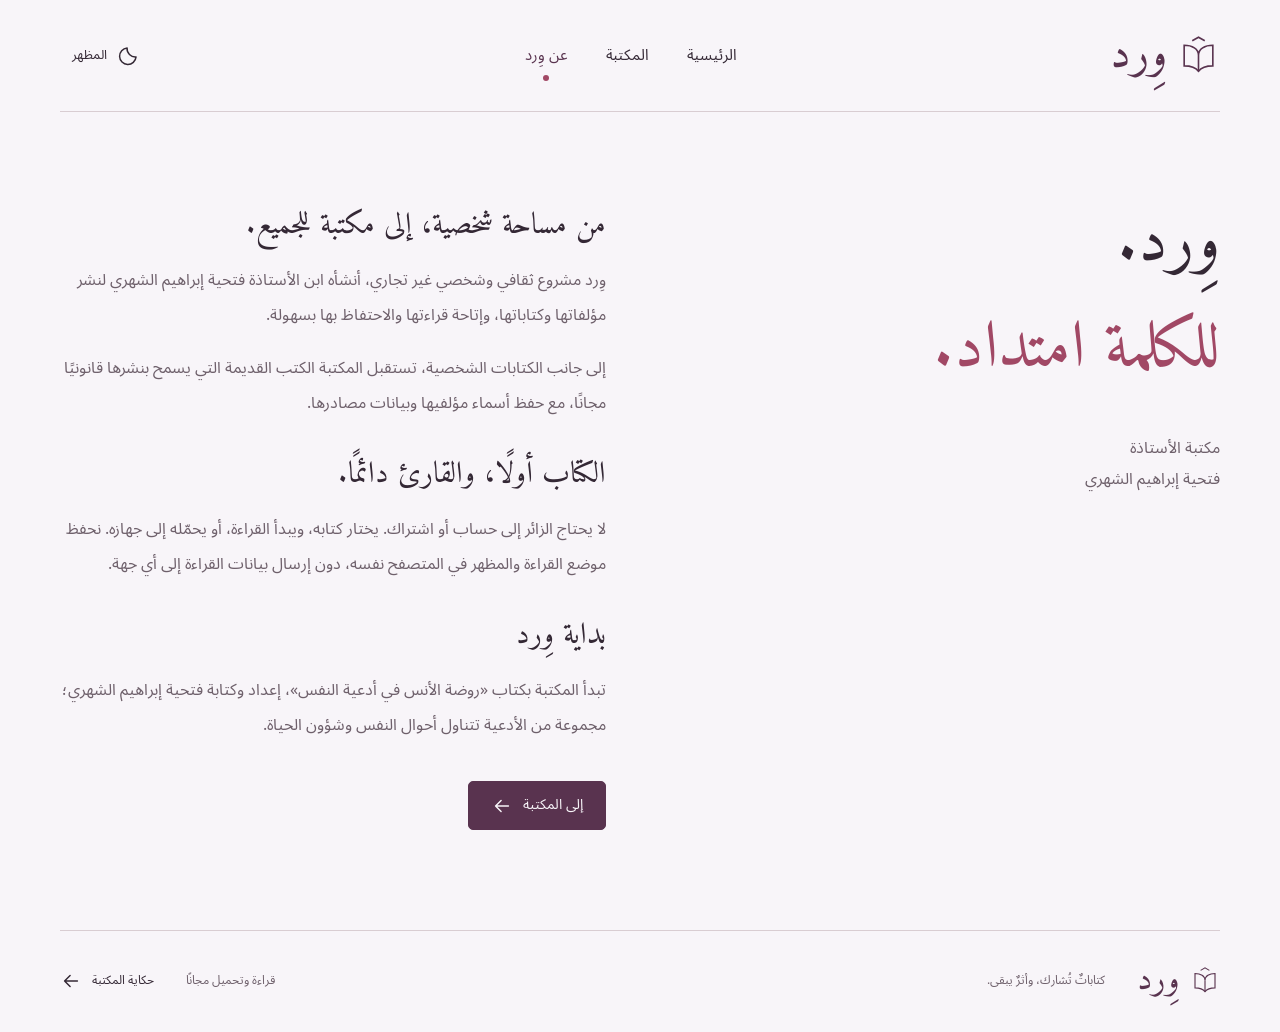
==== about.html @ 6d60c39f "Rebuild Wird identity and library; publish original book with responsive PDF reader" ====
<!doctype html><html lang="ar" dir="rtl"><head><meta charset="utf-8"><meta name="viewport" content="width=device-width,initial-scale=1"><title>عن وِرد | وِرد</title><meta name="description" content="وِرد، مكتبة عربية لمؤلفات فتحية إبراهيم الشهري والكتب القديمة المتاحة مجانًا."><meta name="theme-color" content="#f9f6f2"><link rel="icon" href="assets/favicon.svg" type="image/svg+xml"><link rel="preload" href="assets/fonts/amiri.ttf" as="font" type="font/ttf" crossorigin><link rel="stylesheet" href="styles.css"><script src="catalog.js"></script><script src="theme.js"></script><script src="app.js" defer></script></head><body class="page-about"><a class="skip" href="#main">انتقل إلى المحتوى</a><header class="site-header shell"><a class="brand" href="index.html" aria-label="وِرد، الرئيسية"><span class="logo-mark" aria-hidden="true"><svg viewBox="0 0 48 48" fill="none"><path d="M8 12c9 0 16 4 16 11C24 16 31 12 40 12v23c-7 0-13 2-16 6-3-4-9-6-16-6Z" stroke="currentColor" stroke-width="1.8"/><path d="M24 23v18M17 7l7-4 7 4" stroke="currentColor" stroke-width="1.8"/></svg></span><span class="wordmark">وِرد</span></a><nav aria-label="التنقل الرئيسي"><a href="index.html" >الرئيسية</a><a href="library.html" >المكتبة</a><a href="about.html" aria-current="page">عن وِرد</a></nav><button class="theme-toggle" aria-label="تفعيل المظهر الداكن" title="تغيير المظهر"><svg viewBox="0 0 24 24" fill="none" stroke="currentColor" stroke-width="1.6" stroke-linecap="round" stroke-linejoin="round" aria-hidden="true"><path d="M20.8 13A9 9 0 0 1 11 3.2 9 9 0 1 0 20.8 13Z"/></svg><span>المظهر</span></button></header><main id="main"><section class="shell about-page"><div class="about-title"><h1>وِرد.<br><em>للكلمة امتداد.</em></h1><p>مكتبة الأستاذة<br>فتحية إبراهيم الشهري</p></div><div class="about-body"><h2>من مساحة شخصية، إلى مكتبة للجميع.</h2><p>وِرد مشروع ثقافي وشخصي غير تجاري، أنشأه ابن الأستاذة فتحية إبراهيم الشهري لنشر مؤلفاتها وكتاباتها، وإتاحة قراءتها والاحتفاظ بها بسهولة.</p><p>إلى جانب الكتابات الشخصية، تستقبل المكتبة الكتب القديمة التي يسمح بنشرها قانونيًا مجانًا، مع حفظ أسماء مؤلفيها وبيانات مصادرها.</p><h2>الكتاب أولًا، والقارئ دائمًا.</h2><p>لا يحتاج الزائر إلى حساب أو اشتراك. يختار كتابه، ويبدأ القراءة، أو يحمّله إلى جهازه. نحفظ موضع القراءة والمظهر في المتصفح نفسه، دون إرسال بيانات القراءة إلى أي جهة.</p><h2>بداية وِرد</h2><p>تبدأ المكتبة بكتاب «روضة الأنس في أدعية النفس»، إعداد وكتابة فتحية إبراهيم الشهري؛ مجموعة من الأدعية تتناول أحوال النفس وشؤون الحياة.</p><a class="button primary" href="library.html">إلى المكتبة <svg viewBox="0 0 24 24" fill="none" stroke="currentColor" stroke-width="1.6" stroke-linecap="round" stroke-linejoin="round" aria-hidden="true"><path d="M19 12H5m6-6-6 6 6 6"/></svg></a></div></section></main><footer class="shell site-footer"><a href="index.html" class="brand footer-logo" aria-label="وِرد، الرئيسية"><span class="logo-mark" aria-hidden="true"><svg viewBox="0 0 48 48" fill="none"><path d="M8 12c9 0 16 4 16 11C24 16 31 12 40 12v23c-7 0-13 2-16 6-3-4-9-6-16-6Z" stroke="currentColor" stroke-width="1.8"/><path d="M24 23v18M17 7l7-4 7 4" stroke="currentColor" stroke-width="1.8"/></svg></span><span class="wordmark">وِرد</span></a><p>كتاباتٌ تُشارك، وأثرٌ يبقى.</p><span>قراءة وتحميل مجانًا</span><a href="about.html">حكاية المكتبة <svg viewBox="0 0 24 24" fill="none" stroke="currentColor" stroke-width="1.6" stroke-linecap="round" stroke-linejoin="round" aria-hidden="true"><path d="M19 12H5m6-6-6 6 6 6"/></svg></a></footer></body></html>
---- styles.css ----
@font-face{font-family:Amiri;src:url('assets/fonts/amiri.ttf') format('truetype');font-display:swap}@font-face{font-family:WirdSans;src:url('assets/fonts/sans.ttf') format('truetype');font-display:swap}
:root{color-scheme:light;--bg:#f8f5f9;--surface:#eee5ee;--paper:#fffdfa;--ink:#342835;--muted:#6e606b;--brand:#59334f;--accent:#a14865;--line:#d9cdd2;--rose:#e8c7ce;--reader:#e9e2e3;--shadow:0 20px 45px -20px #43213f50}html[data-theme=dark]{color-scheme:dark;--bg:#211d24;--surface:#2d2530;--paper:#352b35;--ink:#f5edef;--muted:#c4b4c0;--brand:#e8b8d5;--accent:#e6a1b6;--line:#534451;--rose:#6d4258;--reader:#19161c;--shadow:0 20px 45px -20px #0009}*{box-sizing:border-box}html{scroll-behavior:smooth;scroll-padding-top:24px}body{margin:0;background:var(--bg);color:var(--ink);font-family:WirdSans,sans-serif;font-size:16px;line-height:1.9}a{color:inherit;text-decoration:none}button,input,select{font:inherit}button,a,input,select{-webkit-tap-highlight-color:transparent}button,select{cursor:pointer}button{color:inherit}button:disabled{opacity:.35;cursor:default}button{background:none;border:none}svg{width:22px;height:22px;flex-shrink:0}button svg,a svg{vertical-align:middle}img{max-width:100%;height:auto;display:block}h1,h2,h3,p{margin:0}h1,h2{font-family:Amiri,serif;font-weight:400;line-height:1.45}em{font-style:normal;color:var(--accent)}p{color:var(--muted)}::selection{background:var(--rose);color:var(--ink)}:focus-visible{outline:3px solid var(--accent);outline-offset:5px}input{caret-color:var(--accent)}*{scrollbar-color:var(--line) var(--bg);scrollbar-width:thin}.shell{width:min(1160px,calc(100% - 96px));margin-inline:auto}.skip{position:fixed;top:-90px;right:20px;z-index:100;background:var(--brand);color:var(--bg);padding:12px 24px}.skip:focus{top:10px}.sr-only{position:absolute;width:1px;height:1px;padding:0;overflow:hidden;clip:rect(0,0,0,0);white-space:nowrap}.site-header{min-height:112px;display:flex;align-items:center;justify-content:space-between;gap:28px;border-bottom:1px solid var(--line)}.brand{display:inline-flex;align-items:center;gap:10px;color:var(--brand)}.logo-mark{width:43px;height:46px}.logo-mark svg{width:100%;height:100%}.wordmark{font-family:Amiri,serif;font-size:46px;line-height:1.2}.site-header nav{display:flex;gap:38px}.site-header nav a{padding:16px 0;position:relative;font-size:15px}.site-header nav a[aria-current=page]{color:var(--brand)}.site-header nav a[aria-current=page]:after{content:'';position:absolute;bottom:5px;right:calc(50% - 3px);width:6px;height:6px;background:var(--accent);border-radius:50%}.theme-toggle{display:inline-flex;gap:10px;align-items:center;min-height:46px;padding:8px 12px;font-size:13px;border-radius:30px}.theme-toggle:hover{background:var(--surface)}.theme-toggle svg{transition:transform .4s ease}.theme-toggle:hover svg{transform:rotate(-25deg)}.home-intro{display:grid;grid-template-columns:1.15fr 1fr;gap:8%;padding-block:70px 62px;align-items:center}.intro-copy h1{font-size:clamp(46px,4.6vw,68px);line-height:1.5;letter-spacing:-.025em}.intro-copy>p{font-size:17px;line-height:2.2;margin-top:24px}.browse-link{display:inline-flex;align-items:center;gap:55px;color:var(--brand);font-size:16px;border-bottom:1px solid var(--brand);padding:12px 0;margin-top:28px}.browse-link svg{transition:transform .25s}.browse-link:hover svg{transform:translateX(-6px)}.intro-note{margin-top:58px;display:flex;align-items:center;gap:20px;color:var(--muted);font-size:12px;line-height:1.8}.small-mark{font-family:Amiri;font-size:27px;color:var(--accent);border-inline-end:1px solid var(--line);padding-inline-end:20px}.featured{background:var(--surface);padding:36px 40px 22px;position:relative;border-radius:100px 8px 8px 8px;max-width:470px;width:100%;justify-self:end}.featured-cover{position:relative;display:block;width:74%;margin:0 auto;perspective:1000px}.featured-cover img{width:100%;box-shadow:var(--shadow);transition:transform .5s cubic-bezier(.16,1,.3,1)}.featured-cover:hover img{transform:rotateY(-7deg) translateY(-4px)}.book-ribbon{position:absolute;top:-8px;left:16px;width:18px;height:46px;background:var(--accent);clip-path:polygon(0 0,100% 0,100% 100%,50% 82%,0 100%)}.featured-caption{display:flex;justify-content:space-between;gap:15px;margin-top:26px;font-size:12px}.featured-caption>span{color:var(--muted)}.featured-caption a{display:flex;gap:12px;align-items:center}.featured-caption svg{width:18px}.home-shelf{padding:56px 0 60px;border-top:1px solid var(--line);border-bottom:1px solid var(--line)}.section-heading{display:flex;justify-content:space-between;align-items:center;margin-bottom:36px}.section-heading h2{font-size:36px}.underlink{display:inline-flex;align-items:center;gap:18px;font-size:14px;color:var(--brand);min-height:44px}.underlink:hover{text-decoration:underline;text-underline-offset:7px}.book-entry{display:grid;grid-template-columns:230px minmax(0,1fr);gap:48px;align-items:center;max-width:900px}.book-image{position:relative;background:var(--surface);padding:20px;display:block}.book-image img{width:100%;box-shadow:var(--shadow)}.cover-open{display:flex;align-items:center;justify-content:center;gap:12px;font-size:12px;margin-top:17px;color:var(--brand)}.cover-open svg{width:17px}.category-label{font-size:12px;color:var(--accent)}.entry-copy h2{font-size:35px;margin:8px 0}.entry-copy .author{font-size:14px;margin-bottom:16px}.entry-copy>p:not(.author){font-size:15px;max-width:630px}.metadata{display:flex;flex-wrap:wrap;gap:22px;margin-top:18px;color:var(--muted);font-size:12px}.metadata span{border-inline-start:1px solid var(--line);padding-inline-start:22px}.actions{display:flex;gap:14px;align-items:center;flex-wrap:wrap;margin-top:24px}.button{display:inline-flex;align-items:center;justify-content:center;gap:10px;min-height:49px;padding:10px 22px;border:1px solid var(--line);border-radius:5px;font-size:14px;transition:background .2s,transform .2s}.button:hover{background:var(--surface)}.button.primary{background:var(--brand);color:var(--bg);border-color:var(--brand)}.button.primary:hover{transform:translateY(-2px)}.text-button{border-color:transparent;padding-inline:12px}.entry-copy>.underlink{margin-top:12px;font-size:12px}.about-invitation{display:grid;grid-template-columns:1fr 1fr;gap:12%;padding-block:68px 72px}.about-invitation>p{font:42px/1.6 Amiri;color:var(--ink)}.about-invitation>div>p{font-size:15px;line-height:2.1}.about-invitation .underlink{margin-top:16px}.site-footer{border-top:1px solid var(--line);padding-block:30px;display:flex;align-items:center;gap:32px;font-size:12px}.footer-logo .wordmark{font-size:34px}.footer-logo .logo-mark{width:30px;height:34px}.site-footer>span{margin-inline-start:auto;color:var(--muted)}.site-footer>a:last-child{display:flex;align-items:center;gap:10px}.page-heading{padding-top:60px;padding-bottom:38px}.page-heading h1{font-size:64px}.page-heading p{margin-top:8px}.library-content{min-height:62vh;padding-bottom:70px}.library-tools{display:flex;gap:28px;align-items:center;padding-block:22px;border-block:1px solid var(--line)}.search-field{display:flex;align-items:center;gap:14px;flex:1}.search-field input{background:none;border:0;outline-offset:4px;color:var(--ink);width:100%;padding:9px 3px;font-size:15px;min-width:0}.search-field input::placeholder{color:var(--muted);opacity:1}.category-select{display:flex;align-items:center;gap:18px;font-size:13px}select{background:var(--bg);color:var(--ink);border:1px solid var(--line);border-radius:5px;padding:10px 15px;min-height:46px}.result-count{font-size:12px;margin-block:25px 30px}.empty{text-align:center;padding:50px 15px}.empty h2{font-size:32px}.empty p{margin:12px 0 24px}.book-detail{padding-block:30px 80px}.breadcrumb svg{transform:rotate(180deg)}.detail-layout{display:grid;grid-template-columns:.8fr 1.2fr;gap:9%;margin-top:28px;align-items:start}.detail-cover{background:var(--surface);padding:38px;border-radius:80px 6px 6px 6px}.detail-cover img{box-shadow:var(--shadow);width:100%}.detail-copy{padding-top:16px}.detail-copy h1{font-size:50px;line-height:1.55;margin:12px 0}.detail-copy .author{font-size:14px}.detail-copy .author strong{font-weight:400;color:var(--ink)}.description{margin-top:26px;font-size:16px;line-height:2.15}.book-facts{display:flex;gap:35px;padding-block:24px;margin-block:22px 0;border-block:1px solid var(--line)}.book-facts dt{font-size:11px;color:var(--muted)}.book-facts dd{margin:6px 0 0;font-size:14px}.book-note{margin-top:30px;padding-top:24px;border-top:1px solid var(--line)}.book-note h2{font-size:25px;margin-bottom:9px}.book-note p{font-size:13px}.reading-progress{font-size:12px;margin-top:15px;color:var(--accent)}.about-page{display:grid;grid-template-columns:1fr 1.15fr;gap:12%;padding-block:80px 100px}.about-title h1{font-size:66px;line-height:1.6}.about-title>p{margin-top:30px}.about-body h2{font-size:30px;margin:32px 0 15px}.about-body h2:first-child{margin-top:12px}.about-body p{font-size:16px;line-height:2.2;margin-bottom:18px}.about-body .button{margin-top:20px}
/* Reader: separate, quiet workspace. */
.page-reader{height:100dvh;overflow:hidden;background:var(--reader)}.reader-app{height:100dvh;display:flex;flex-direction:column;background:var(--reader)}.reader-header{display:flex;justify-content:space-between;align-items:center;gap:18px;padding:14px 28px;background:var(--bg);border-bottom:1px solid var(--line);flex-shrink:0}.reader-back{display:flex;align-items:center;gap:12px;font-size:13px;min-height:44px}.reader-back svg{transform:rotate(180deg)}.reader-header h1{font:21px/1.7 Amiri;text-align:center}.reader-header p{text-align:center;font-size:11px}.reader-main{flex:1;min-height:0;position:relative;display:flex;flex-direction:column}.reader-status{text-align:center;color:var(--muted);font-size:11px;min-height:29px;padding:3px 15px}.page-scroll{overflow:auto;flex:1;padding:10px 28px 28px;direction:ltr;outline-offset:-4px;touch-action:pan-x pan-y pinch-zoom}.spread{display:flex;direction:rtl;justify-content:center;gap:2px;width:max-content;min-width:100%;align-items:flex-start;perspective:1600px}.paper{position:relative;flex-shrink:0;box-shadow:0 6px 22px -8px #0006;background:#fff;transform-origin:right center}.paper img,.paper canvas{display:block;width:100%;height:100%}.paper canvas{position:absolute;inset:0}.reader-toolbar{padding:12px 24px calc(12px + env(safe-area-inset-bottom));background:var(--bg);border-top:1px solid var(--line);display:flex;justify-content:space-between;align-items:center;gap:18px;flex-shrink:0}.page-navigation,.reader-utilities{display:flex;align-items:center;gap:8px}.icon-button{width:44px;height:44px;min-width:44px;display:inline-flex;align-items:center;justify-content:center;border-radius:6px}.icon-button:hover:not(:disabled){background:var(--surface)}#prev svg{transform:rotate(180deg)}#page-form{display:flex;align-items:center;gap:9px;font-size:12px}#page-number{width:53px;height:40px;border:1px solid var(--line);border-radius:5px;text-align:center;direction:ltr;background:var(--bg);color:var(--ink);appearance:textfield;-moz-appearance:textfield}#page-number::-webkit-inner-spin-button{appearance:none}.jump-button{font-size:12px;padding:7px 8px;text-decoration:underline;text-underline-offset:4px;min-height:44px}.zoom-label{font-size:12px;min-width:48px;min-height:44px;font-variant-numeric:tabular-nums}.options-panel{position:absolute;bottom:90px;left:24px;background:var(--bg);padding:24px;width:min(340px,calc(100% - 32px));border:1px solid var(--line);border-radius:10px;z-index:5;box-shadow:var(--shadow)}.options-panel h2{font-size:26px;margin-bottom:15px}.options-panel label{display:flex;justify-content:space-between;align-items:center;gap:16px;font-size:12px;margin-top:16px}.options-panel select{max-width:190px;font-size:12px}.options-panel .check-label{justify-content:flex-start;gap:10px}.check-label input{width:20px;height:20px;accent-color:var(--brand)}.options-panel p,.options-panel>a{font-size:11px;line-height:1.9;margin-top:16px;display:block}.options-panel>a{text-decoration:underline}.reader-error{position:absolute;inset:40px 20px auto;background:var(--bg);padding:24px;text-align:center;z-index:3}.reader-error p{margin-bottom:20px}.reader-error .button{margin:5px}.reader-app:fullscreen{height:100dvh}.reader-app:fullscreen .reader-header{display:none}[hidden]{display:none!important}
@media(min-width:1500px){.home-intro{padding-block:86px}.featured{max-width:470px}}@media(max-width:900px){.shell{width:calc(100% - 48px)}.home-intro{gap:5%;padding-block:48px}.intro-copy h1{font-size:45px}.featured{padding:32px 20px 18px;border-top-left-radius:75px}.featured-cover{width:82%}.intro-copy>p{font-size:14px}.intro-note{margin-top:32px}.detail-layout{gap:6%}.detail-cover{padding:26px}.detail-copy h1{font-size:40px}.book-facts{gap:24px}.about-page{gap:7%}.reader-toolbar{gap:8px;padding-inline:12px}.reader-utilities{gap:2px}}
@media(max-width:620px){.shell{width:calc(100% - 40px)}.site-header{min-height:100px;flex-wrap:wrap;gap:0;padding-top:15px;padding-bottom:6px}.brand{gap:7px}.logo-mark{width:32px;height:36px}.wordmark{font-size:37px}.site-header nav{order:3;width:100%;justify-content:center;gap:40px;margin-top:7px}.site-header nav a{font-size:13px;padding:10px 0}.site-header nav a[aria-current=page]:after{bottom:0;width:4px;height:4px}.theme-toggle{font-size:11px;min-height:44px;padding-inline:8px}.theme-toggle svg{width:19px}.home-intro{grid-template-columns:1fr;gap:32px;padding-block:32px 34px}.intro-copy h1{font-size:46px;line-height:1.48}.intro-copy>p{margin-top:17px;font-size:14px}.browse-link{margin-top:18px;font-size:14px;gap:45px;padding-block:9px}.intro-note{display:none}.featured{max-width:none;justify-self:stretch;padding:24px 28px 17px;display:grid;grid-template-columns:1fr 1fr;gap:18px;align-items:end;border-radius:55px 5px 5px 5px}.featured-cover{width:100%;max-width:180px;grid-column:2}.featured-caption{margin:0;grid-column:1;grid-row:1;display:flex;flex-direction:column;align-self:center;gap:24px;font-size:12px}.featured-caption a{font-size:13px;gap:9px}.home-shelf{padding-block:30px 36px}.section-heading{margin-bottom:25px;gap:12px}.section-heading h2{font-size:29px}.section-heading .underlink{font-size:11px;gap:9px}.book-entry{grid-template-columns:1fr;gap:22px}.book-image{width:172px;justify-self:center;padding:14px}.entry-copy h2{font-size:31px;margin-top:5px}.entry-copy .author{font-size:13px;margin-bottom:13px}.entry-copy>p:not(.author){font-size:14px}.category-label{font-size:11px}.metadata{font-size:11px;gap:14px}.metadata span{padding-inline-start:14px}.actions{gap:7px;margin-top:20px}.button{font-size:13px;min-height:48px;padding-inline:17px}.button svg{width:19px}.about-invitation{grid-template-columns:1fr;gap:22px;padding-block:36px 42px}.about-invitation>p{font-size:36px}.about-invitation>div>p{font-size:14px}.site-footer{flex-wrap:wrap;gap:14px 18px;padding-block:24px}.site-footer>p{font-size:11px;margin-inline-start:auto}.site-footer>span{margin-inline-start:0;width:50%;font-size:10px}.site-footer>a:last-child{margin-inline-start:auto;font-size:10px}.page-heading{padding-top:30px;padding-bottom:25px}.page-heading h1{font-size:48px}.page-heading p{font-size:13px}.library-tools{align-items:stretch;flex-direction:column;gap:12px;padding-block:15px}.category-select{justify-content:space-between}.category-select select{flex:1;max-width:220px}.result-count{margin-block:20px 25px}.library-content{padding-bottom:40px}.book-detail{padding-top:15px;padding-bottom:40px}.detail-layout{grid-template-columns:1fr;gap:25px;margin-top:17px}.detail-cover{width:75%;max-width:290px;margin-inline:auto;padding:26px;border-top-left-radius:50px}.detail-copy{padding-top:0}.detail-copy h1{font-size:39px;margin-top:8px}.description{font-size:14px;margin-top:20px}.book-facts{justify-content:space-between;gap:10px;padding-block:18px}.book-facts dd{font-size:12px}.book-facts dt{font-size:10px}.book-note p{font-size:12px}.about-page{grid-template-columns:1fr;gap:35px;padding-block:34px 50px}.about-title h1{font-size:52px}.about-title>p{margin-top:20px;font-size:14px}.about-body h2{font-size:28px}.about-body p{font-size:14px}.reader-header{padding:8px 12px;gap:8px}.reader-back{font-size:11px;gap:5px}.reader-back svg{width:18px}.reader-header h1{font-size:16px;max-width:200px}.reader-header p{font-size:9px}.reader-status{font-size:10px;min-height:26px}.page-scroll{padding:5px 12px 18px}.reader-toolbar{flex-direction:column;gap:5px;padding:8px 10px calc(8px + env(safe-area-inset-bottom))}.page-navigation{justify-content:space-between;width:100%;max-width:380px}.reader-utilities{width:100%;justify-content:center;border-top:1px solid var(--line);padding-top:3px;gap:5px}.icon-button{height:42px;width:42px;min-width:42px}.reader-utilities svg{width:19px}#page-form{font-size:11px;gap:7px}.options-panel{bottom:140px;left:16px}.page-reader .theme-toggle{min-width:42px}.reader-error{padding:15px}.reader-error p{font-size:13px}}
@media(prefers-reduced-motion:reduce){*,*:before,*:after{animation:none!important;transition:none!important;scroll-behavior:auto!important}}

/* Small-screen labels retain readable sizes. */
@media(max-width:620px){.reader-header p,.reader-status,.book-facts dt,.site-footer>span,.site-footer>a:last-child{font-size:12px}.reader-header{min-height:79px}.options-panel{bottom:145px}.options-panel p,.options-panel>a{font-size:12px}.reader-back{min-width:76px}.reader-header h1{font-size:15px}}
.options-panel{box-shadow:none}
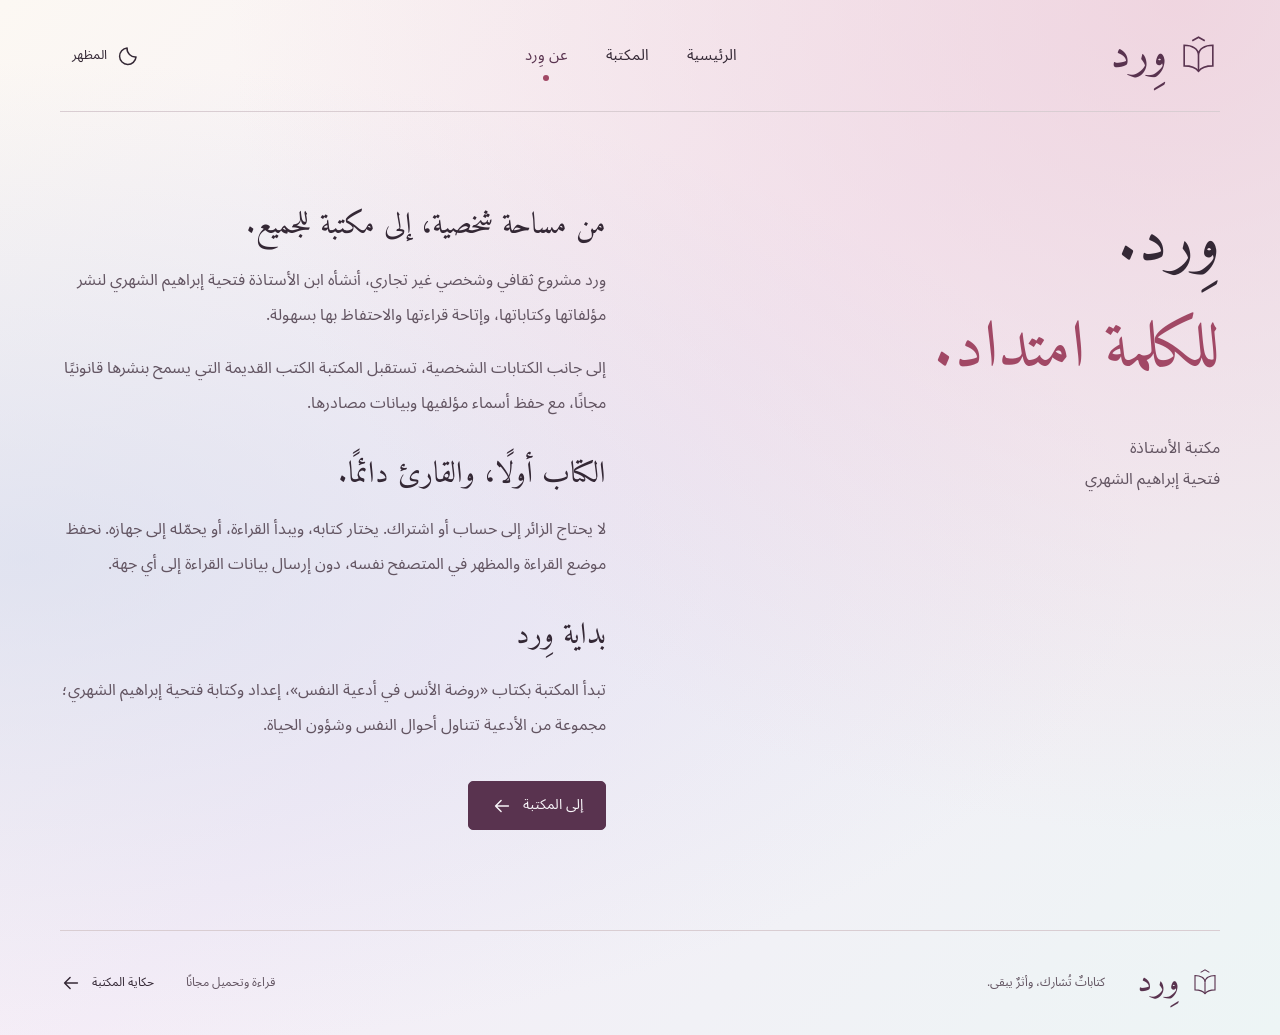
==== commit 6304497c: "Polish gradient themes and replace PDF loading with reliable page reader and book leaf turns" ====
--- a/about.html
+++ b/about.html
@@ -1 +1 @@
-<!doctype html><html lang="ar" dir="rtl"><head><meta charset="utf-8"><meta name="viewport" content="width=device-width,initial-scale=1"><title>عن وِرد | وِرد</title><meta name="description" content="وِرد، مكتبة عربية لمؤلفات فتحية إبراهيم الشهري والكتب القديمة المتاحة مجانًا."><meta name="theme-color" content="#f9f6f2"><link rel="icon" href="assets/favicon.svg" type="image/svg+xml"><link rel="preload" href="assets/fonts/amiri.ttf" as="font" type="font/ttf" crossorigin><link rel="stylesheet" href="styles.css"><script src="catalog.js"></script><script src="theme.js"></script><script src="app.js" defer></script></head><body class="page-about"><a class="skip" href="#main">انتقل إلى المحتوى</a><header class="site-header shell"><a class="brand" href="index.html" aria-label="وِرد، الرئيسية"><span class="logo-mark" aria-hidden="true"><svg viewBox="0 0 48 48" fill="none"><path d="M8 12c9 0 16 4 16 11C24 16 31 12 40 12v23c-7 0-13 2-16 6-3-4-9-6-16-6Z" stroke="currentColor" stroke-width="1.8"/><path d="M24 23v18M17 7l7-4 7 4" stroke="currentColor" stroke-width="1.8"/></svg></span><span class="wordmark">وِرد</span></a><nav aria-label="التنقل الرئيسي"><a href="index.html" >الرئيسية</a><a href="library.html" >المكتبة</a><a href="about.html" aria-current="page">عن وِرد</a></nav><button class="theme-toggle" aria-label="تفعيل المظهر الداكن" title="تغيير المظهر"><svg viewBox="0 0 24 24" fill="none" stroke="currentColor" stroke-width="1.6" stroke-linecap="round" stroke-linejoin="round" aria-hidden="true"><path d="M20.8 13A9 9 0 0 1 11 3.2 9 9 0 1 0 20.8 13Z"/></svg><span>المظهر</span></button></header><main id="main"><section class="shell about-page"><div class="about-title"><h1>وِرد.<br><em>للكلمة امتداد.</em></h1><p>مكتبة الأستاذة<br>فتحية إبراهيم الشهري</p></div><div class="about-body"><h2>من مساحة شخصية، إلى مكتبة للجميع.</h2><p>وِرد مشروع ثقافي وشخصي غير تجاري، أنشأه ابن الأستاذة فتحية إبراهيم الشهري لنشر مؤلفاتها وكتاباتها، وإتاحة قراءتها والاحتفاظ بها بسهولة.</p><p>إلى جانب الكتابات الشخصية، تستقبل المكتبة الكتب القديمة التي يسمح بنشرها قانونيًا مجانًا، مع حفظ أسماء مؤلفيها وبيانات مصادرها.</p><h2>الكتاب أولًا، والقارئ دائمًا.</h2><p>لا يحتاج الزائر إلى حساب أو اشتراك. يختار كتابه، ويبدأ القراءة، أو يحمّله إلى جهازه. نحفظ موضع القراءة والمظهر في المتصفح نفسه، دون إرسال بيانات القراءة إلى أي جهة.</p><h2>بداية وِرد</h2><p>تبدأ المكتبة بكتاب «روضة الأنس في أدعية النفس»، إعداد وكتابة فتحية إبراهيم الشهري؛ مجموعة من الأدعية تتناول أحوال النفس وشؤون الحياة.</p><a class="button primary" href="library.html">إلى المكتبة <svg viewBox="0 0 24 24" fill="none" stroke="currentColor" stroke-width="1.6" stroke-linecap="round" stroke-linejoin="round" aria-hidden="true"><path d="M19 12H5m6-6-6 6 6 6"/></svg></a></div></section></main><footer class="shell site-footer"><a href="index.html" class="brand footer-logo" aria-label="وِرد، الرئيسية"><span class="logo-mark" aria-hidden="true"><svg viewBox="0 0 48 48" fill="none"><path d="M8 12c9 0 16 4 16 11C24 16 31 12 40 12v23c-7 0-13 2-16 6-3-4-9-6-16-6Z" stroke="currentColor" stroke-width="1.8"/><path d="M24 23v18M17 7l7-4 7 4" stroke="currentColor" stroke-width="1.8"/></svg></span><span class="wordmark">وِرد</span></a><p>كتاباتٌ تُشارك، وأثرٌ يبقى.</p><span>قراءة وتحميل مجانًا</span><a href="about.html">حكاية المكتبة <svg viewBox="0 0 24 24" fill="none" stroke="currentColor" stroke-width="1.6" stroke-linecap="round" stroke-linejoin="round" aria-hidden="true"><path d="M19 12H5m6-6-6 6 6 6"/></svg></a></footer></body></html>+<!doctype html><html lang="ar" dir="rtl"><head><meta charset="utf-8"><meta name="viewport" content="width=device-width,initial-scale=1"><title>عن وِرد | وِرد</title><meta name="description" content="وِرد، مكتبة عربية لمؤلفات فتحية إبراهيم الشهري والكتب القديمة المتاحة مجانًا."><meta name="theme-color" content="#f9f6f2"><link rel="icon" href="assets/favicon.svg" type="image/svg+xml"><link rel="preload" href="assets/fonts/amiri.ttf" as="font" type="font/ttf" crossorigin><link rel="stylesheet" href="styles.css?v=wird-polish-3"><script src="catalog.js?v=wird-polish-3"></script><script src="theme.js"></script><script src="app.js?v=wird-polish-3" defer></script></head><body class="page-about"><a class="skip" href="#main">انتقل إلى المحتوى</a><header class="site-header shell"><a class="brand" href="index.html" aria-label="وِرد، الرئيسية"><span class="logo-mark" aria-hidden="true"><svg viewBox="0 0 48 48" fill="none"><path d="M8 12c9 0 16 4 16 11C24 16 31 12 40 12v23c-7 0-13 2-16 6-3-4-9-6-16-6Z" stroke="currentColor" stroke-width="1.8"/><path d="M24 23v18M17 7l7-4 7 4" stroke="currentColor" stroke-width="1.8"/></svg></span><span class="wordmark">وِرد</span></a><nav aria-label="التنقل الرئيسي"><a href="index.html" >الرئيسية</a><a href="library.html" >المكتبة</a><a href="about.html" aria-current="page">عن وِرد</a></nav><button class="theme-toggle" aria-label="تفعيل المظهر الداكن" title="تغيير المظهر"><svg viewBox="0 0 24 24" fill="none" stroke="currentColor" stroke-width="1.6" stroke-linecap="round" stroke-linejoin="round" aria-hidden="true"><path d="M20.8 13A9 9 0 0 1 11 3.2 9 9 0 1 0 20.8 13Z"/></svg><span>المظهر</span></button></header><main id="main"><section class="shell about-page"><div class="about-title"><h1>وِرد.<br><em>للكلمة امتداد.</em></h1><p>مكتبة الأستاذة<br>فتحية إبراهيم الشهري</p></div><div class="about-body"><h2>من مساحة شخصية، إلى مكتبة للجميع.</h2><p>وِرد مشروع ثقافي وشخصي غير تجاري، أنشأه ابن الأستاذة فتحية إبراهيم الشهري لنشر مؤلفاتها وكتاباتها، وإتاحة قراءتها والاحتفاظ بها بسهولة.</p><p>إلى جانب الكتابات الشخصية، تستقبل المكتبة الكتب القديمة التي يسمح بنشرها قانونيًا مجانًا، مع حفظ أسماء مؤلفيها وبيانات مصادرها.</p><h2>الكتاب أولًا، والقارئ دائمًا.</h2><p>لا يحتاج الزائر إلى حساب أو اشتراك. يختار كتابه، ويبدأ القراءة، أو يحمّله إلى جهازه. نحفظ موضع القراءة والمظهر في المتصفح نفسه، دون إرسال بيانات القراءة إلى أي جهة.</p><h2>بداية وِرد</h2><p>تبدأ المكتبة بكتاب «روضة الأنس في أدعية النفس»، إعداد وكتابة فتحية إبراهيم الشهري؛ مجموعة من الأدعية تتناول أحوال النفس وشؤون الحياة.</p><a class="button primary" href="library.html">إلى المكتبة <svg viewBox="0 0 24 24" fill="none" stroke="currentColor" stroke-width="1.6" stroke-linecap="round" stroke-linejoin="round" aria-hidden="true"><path d="M19 12H5m6-6-6 6 6 6"/></svg></a></div></section></main><footer class="shell site-footer"><a href="index.html" class="brand footer-logo" aria-label="وِرد، الرئيسية"><span class="logo-mark" aria-hidden="true"><svg viewBox="0 0 48 48" fill="none"><path d="M8 12c9 0 16 4 16 11C24 16 31 12 40 12v23c-7 0-13 2-16 6-3-4-9-6-16-6Z" stroke="currentColor" stroke-width="1.8"/><path d="M24 23v18M17 7l7-4 7 4" stroke="currentColor" stroke-width="1.8"/></svg></span><span class="wordmark">وِرد</span></a><p>كتاباتٌ تُشارك، وأثرٌ يبقى.</p><span>قراءة وتحميل مجانًا</span><a href="about.html">حكاية المكتبة <svg viewBox="0 0 24 24" fill="none" stroke="currentColor" stroke-width="1.6" stroke-linecap="round" stroke-linejoin="round" aria-hidden="true"><path d="M19 12H5m6-6-6 6 6 6"/></svg></a></footer></body></html>
--- a/styles.css
+++ b/styles.css
@@ -9,3 +9,13 @@
 /* Small-screen labels retain readable sizes. */
 @media(max-width:620px){.reader-header p,.reader-status,.book-facts dt,.site-footer>span,.site-footer>a:last-child{font-size:12px}.reader-header{min-height:79px}.options-panel{bottom:145px}.options-panel p,.options-panel>a{font-size:12px}.reader-back{min-width:76px}.reader-header h1{font-size:15px}}
 .options-panel{box-shadow:none}
+/* A single atmospheric colour field follows the reader through the library. */
+:root{--muted:#625461;--ambient:radial-gradient(ellipse at 92% 0%,#edcbd6b3 0%,#edcbd600 57%),radial-gradient(ellipse at 2% 54%,#cdd6ec8c 0%,#cdd6ec00 63%),linear-gradient(135deg,#fcf8f3 0%,#f5edf7 48%,#edf5f5 100%);--cover-ground:linear-gradient(145deg,#e8ccd9 0%,#e7e0f1 54%,#dfecea 100%);--desk-ground:radial-gradient(ellipse at 90% 12%,#e1c9d6 0%,#e1c9d600 67%),linear-gradient(135deg,#e9e4ef,#e8edf0);--reader:#e9e4ef}
+html[data-theme=dark]{--ambient:radial-gradient(ellipse at 92% 0%,#59314f99 0%,#59314f00 58%),radial-gradient(ellipse at 0% 65%,#23465299 0%,#23465200 68%),linear-gradient(135deg,#251d2b 0%,#201f2c 48%,#152b31 100%);--cover-ground:linear-gradient(145deg,#573448 0%,#38304c 54%,#243d43 100%);--desk-ground:radial-gradient(ellipse at 92% 0%,#483044 0%,#48304400 64%),linear-gradient(135deg,#191a25,#14252a);--reader:#191a25}
+body{background-color:var(--bg);background-image:var(--ambient);background-attachment:fixed}.featured,.detail-cover{background:var(--cover-ground)}.home-shelf{background:color-mix(in srgb,var(--bg) 24%,transparent)}.site-header{border-bottom-color:var(--line)}.library-tools{background:color-mix(in srgb,var(--bg) 18%,transparent)}.book-image{background:color-mix(in srgb,var(--surface) 64%,transparent)}.search-field{min-height:48px}.category-select select{min-height:48px}.underlink{transition:color .2s ease}.theme-toggle:active{transform:scale(.96)}.site-header nav a:hover{color:var(--accent)}.site-footer>a:last-child{min-height:44px}.book-entry[hidden]{display:none}.entry-copy h2{margin-top:12px}.entry-copy .category-label{font-size:12px}.options-heading{display:flex;justify-content:space-between;align-items:center;gap:16px}.options-heading h2{margin:0}.options-panel{max-height:calc(100dvh - 200px);overflow:auto;overscroll-behavior:contain}.options-panel p,.options-panel>a{font-size:12px}.page-reader,.reader-app{background-color:var(--reader);background-image:var(--desk-ground)}.reader-header,.reader-toolbar{background:var(--bg)}.reader-main{overflow:hidden}.page-scroll{display:flex;align-items:safe center;justify-content:flex-start;padding-block:10px 12px;position:relative;isolation:isolate}.spread{position:relative;min-height:0;transform-style:preserve-3d;gap:2px;perspective:1800px;align-self:center}.paper{isolation:isolate;box-shadow:0 12px 32px -10px #24132970}.paper img{object-fit:contain;user-select:none;-webkit-user-drag:none}.spread:has(.paper:nth-child(2))>.paper:first-child:after{content:'';position:absolute;left:0;top:0;bottom:0;width:22px;background:linear-gradient(90deg,#00000016,transparent);pointer-events:none}.spread:has(.paper:nth-child(2))>.paper:nth-child(2):after{content:'';position:absolute;right:0;top:0;bottom:0;width:22px;background:linear-gradient(270deg,#00000016,transparent);pointer-events:none}.turn-leaf{position:absolute;z-index:8;transform-style:preserve-3d;pointer-events:none;will-change:transform;direction:ltr}.turn-leaf.forward{transform-origin:100% 50%;animation:wird-page-forward 620ms cubic-bezier(.32,.05,.22,1) both}.turn-leaf.backward{transform-origin:0 50%;animation:wird-page-backward 620ms cubic-bezier(.32,.05,.22,1) both}.leaf-front,.leaf-back{position:absolute;inset:0;background:#fff;backface-visibility:hidden;-webkit-backface-visibility:hidden;overflow:hidden}.leaf-front img,.leaf-back img{width:100%;height:100%;object-fit:contain;display:block}.leaf-back{transform:rotateY(180deg);box-shadow:0 0 20px #0004}.leaf-front:after,.leaf-back:after{content:'';position:absolute;inset:0;pointer-events:none;background:linear-gradient(90deg,#0000 45%,#0004 85%,#fff5);animation:wird-page-shadow 620ms ease-in-out both}.backward .leaf-front:after{background:linear-gradient(270deg,#0000 45%,#0004 85%,#fff5)}.leaf-back:after{background:linear-gradient(90deg,#0002,transparent 40%,#fff3)}@keyframes wird-page-forward{0%{transform:rotateY(0deg)}50%{transform:rotateY(90deg)}100%{transform:rotateY(179.5deg)}}@keyframes wird-page-backward{0%{transform:rotateY(0deg)}50%{transform:rotateY(-90deg)}100%{transform:rotateY(-179.5deg)}}@keyframes wird-page-shadow{0%{opacity:0}45%{opacity:.9}100%{opacity:.1}}.page-step{width:auto;min-width:86px;padding:0 10px;gap:8px;font-size:13px}.page-step span{order:1}.page-step svg{order:2}#prev svg{order:0}.page-navigation{gap:12px}#page-form{font-size:13px}.reader-back,.reader-header p{font-size:12px}.reader-status{font-size:12px;padding-top:5px;min-height:31px}.options-panel{bottom:84px}.reader-error{border:1px solid var(--line);border-radius:10px;max-width:560px;margin-inline:auto;box-shadow:var(--shadow)}.reader-noscript{position:absolute;inset:20px;background:var(--bg);padding:20px;z-index:9;text-align:center}.reader-noscript a{text-decoration:underline}.focus-reading .reader-header{display:none}.focus-reading .page-scroll{padding-top:5px}.reader-utilities>.icon-button,.zoom-label{min-height:44px}.page-scroll[aria-busy=true]{cursor:progress}
+@media(max-width:900px){.reader-toolbar{gap:8px}.page-step{min-width:70px;padding-inline:5px}.page-navigation{gap:5px}#page-form{gap:6px}.reader-utilities{gap:0}.reader-toolbar{padding-inline:10px}}
+@media(max-width:620px){.page-scroll{padding-inline:12px;align-items:safe center}.page-step{min-width:66px;font-size:12px}.reader-toolbar{padding:6px 10px calc(6px + env(safe-area-inset-bottom))}.reader-utilities{gap:3px}.reader-header{gap:6px;padding-inline:10px}.reader-header h1{font-size:16px}.reader-header p{font-size:11px}.reader-back{min-width:68px;font-size:12px}.reader-status{font-size:11px;min-height:29px}.options-panel{bottom:140px;max-height:calc(100dvh - 180px)}.site-footer>span,.site-footer>a:last-child,.category-label,.metadata,.book-facts dt{font-size:12px}.featured-caption{font-size:12px}.search-field input{font-size:16px}#page-form{font-size:12px;gap:6px}.spread{perspective:1400px}.turn-leaf.forward,.turn-leaf.backward{animation-duration:560ms}.leaf-front:after,.leaf-back:after{animation-duration:560ms}}
+@media(max-width:380px){#page-form>label{display:none}.page-step{min-width:61px}.reader-utilities{gap:0}.reader-header h1{font-size:14px}.reader-header p{font-size:10px}.reader-back{min-width:61px;font-size:11px}.reader-back svg{width:16px}.site-header nav{gap:28px}.intro-copy h1{font-size:40px}}
+@media(prefers-reduced-motion:reduce){.turn-leaf,.leaf-front:after,.leaf-back:after{animation:none!important}.theme-toggle svg{transition:none}}
+.library-tools{padding-inline:16px}.reader-error{box-shadow:none}@media(max-width:380px){.reader-header p{font-size:11px}}
+body{background-attachment:scroll}
